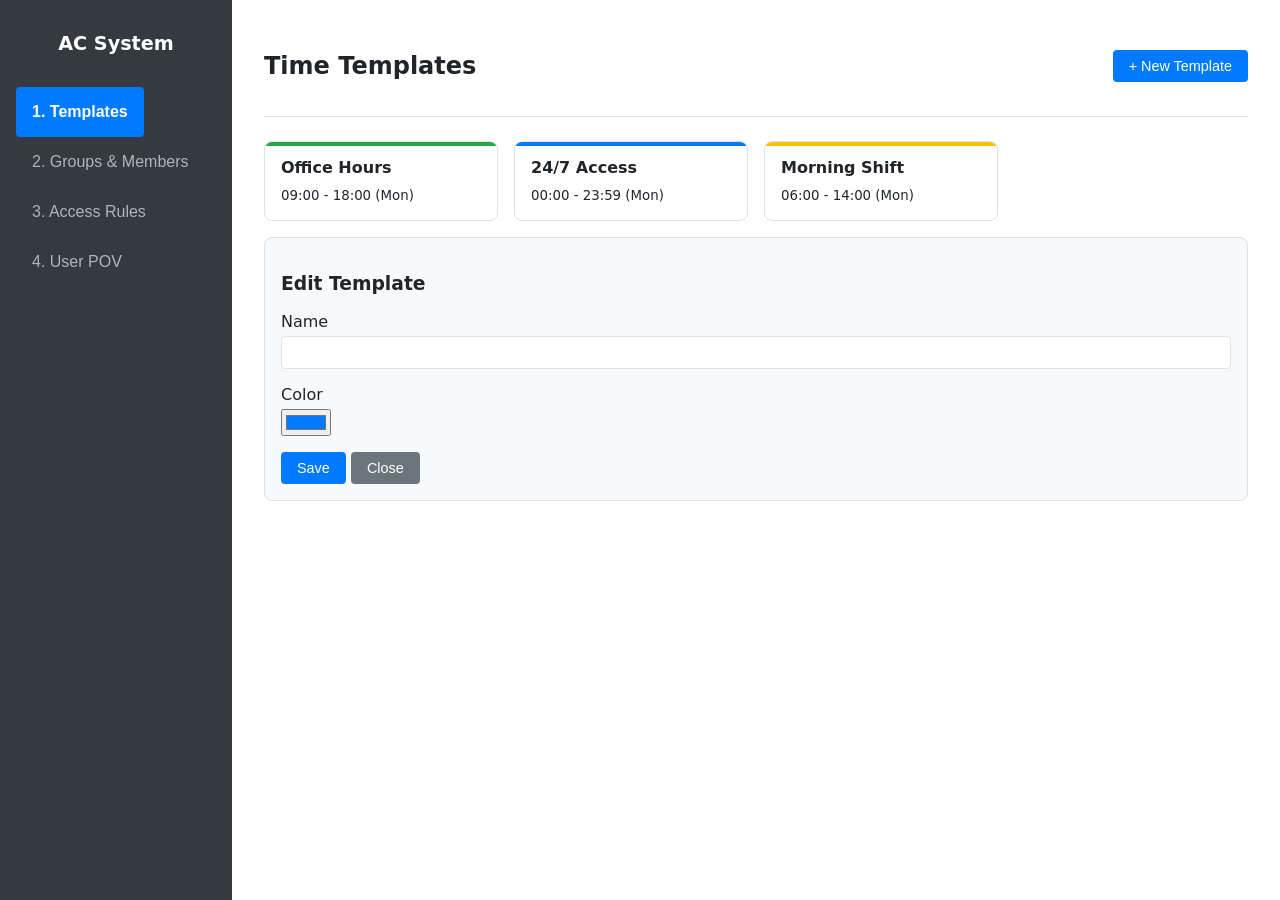
==== index-v2.html @ 384bcc6a "update: add v2" ====
<!DOCTYPE html>
<html lang="en">
<head>
  <meta charset="UTF-8">
  <meta name="viewport" content="width=device-width, initial-scale=1.0">
  <title>Access Control (Priority Model)</title>
  <link rel="stylesheet" href="style-v2.css">
</head>
<body>
  <div class="app-container">
    <!-- Navigation Sidebar -->
    <aside class="nav-sidebar">
      <h1>AC System</h1>
      <nav>
        <button class="nav-btn active" data-tab="templates">1. Templates</button>
        <button class="nav-btn" data-tab="groups">2. Groups & Members</button>
        <button class="nav-btn" data-tab="rules">3. Access Rules</button>
        <button class="nav-btn" data-tab="pov">4. User POV</button>
      </nav>
    </aside>

    <!-- Main Content -->
    <main class="content-area">
      
      <!-- VIEW 1: Templates -->
      <section id="view-templates" class="view-section active">
        <header class="section-header">
          <h2>Time Templates</h2>
          <button id="add-template-btn" class="btn primary">+ New Template</button>
        </header>
        <div class="template-list-container">
          <ul id="template-list"></ul>
        </div>
        <!-- Template Editor (Hidden by default, shown when selected) -->
        <div id="template-editor" class="panel hidden">
          <h3>Edit Template</h3>
          <div class="form-group">
            <label>Name</label>
            <input type="text" id="template-name-input">
          </div>
          <div class="form-group">
             <label>Color</label>
             <input type="color" id="template-color-input" value="#007bff">
          </div>
          <div id="template-schedule-editor">
            <!-- Time Bars go here -->
          </div>
          <div class="panel-actions">
            <button id="save-template-btn" class="btn primary">Save</button>
            <button id="close-template-btn" class="btn secondary">Close</button>
          </div>
        </div>
      </section>

      <!-- VIEW 2: Groups -->
      <section id="view-groups" class="view-section hidden">
        <header class="section-header">
          <h2>Groups & Priorities</h2>
          <button id="add-group-btn" class="btn primary">+ New Group</button>
        </header>
        <div class="two-column-layout">
          <div class="col-left">
            <ul id="group-list"></ul>
          </div>
          <div class="col-right hidden" id="group-editor">
            <div class="form-group">
              <label>Group Name</label>
              <input type="text" id="group-name-input">
            </div>
            <div class="form-group">
              <label>Priority (1-100)</label>
              <input type="number" id="group-priority-input" min="1" max="100" value="10">
              <small>Higher number wins conflicts.</small>
            </div>
            <div class="form-group">
              <label>Members</label>
              <div id="group-member-list" class="checklist"></div>
            </div>
            <div class="panel-actions">
              <button id="save-group-btn" class="btn primary">Save Group</button>
              <button id="delete-group-btn" class="btn danger">Delete</button>
            </div>
          </div>
        </div>
      </section>

      <!-- VIEW 3: Rules Matrix -->
      <section id="view-rules" class="view-section hidden">
        <header class="section-header">
          <h2>Access Rules Matrix</h2>
          <p>Assign Templates to Device-Group pairs.</p>
        </header>
        <div class="matrix-container">
          <table id="rules-matrix">
            <thead>
              <tr>
                <th>Device \ Group</th>
                <!-- Group headers injected here -->
              </tr>
            </thead>
            <tbody>
              <!-- Matrix rows injected here -->
            </tbody>
          </table>
        </div>
      </section>

      <!-- VIEW 4: POV -->
      <section id="view-pov" class="view-section hidden">
        <header class="section-header">
          <h2>User Point of View</h2>
        </header>
        <div class="pov-container">
          <div class="form-group">
            <label>Select User to Inspect</label>
            <select id="pov-user-select"></select>
          </div>
          <hr>
          <div id="pov-output">
            <!-- Results -->
          </div>
        </div>
      </section>

    </main>
  </div>

  <script type="module" src="main-v2.js"></script>
</body>
</html>
---- style-v2.css ----
:root {
  --primary: #007bff;
  --secondary: #6c757d;
  --danger: #dc3545;
  --bg-dark: #343a40;
  --bg-light: #f8f9fa;
  --border: #dee2e6;
  --text: #212529;
}

body {
  font-family: -apple-system, system-ui, sans-serif;
  margin: 0;
  height: 100vh;
  color: var(--text);
  overflow: hidden;
}

.app-container {
  display: flex;
  height: 100%;
}

/* Nav Sidebar */
.nav-sidebar {
  width: 200px;
  background-color: var(--bg-dark);
  color: white;
  display: flex;
  flex-direction: column;
  padding: 1rem;
}

.nav-sidebar h1 {
  font-size: 1.2rem;
  margin-bottom: 2rem;
  text-align: center;
  color: #fff;
}

.nav-btn {
  background: none;
  border: none;
  color: #adb5bd;
  text-align: left;
  padding: 1rem;
  cursor: pointer;
  font-size: 1rem;
  transition: all 0.2s;
  border-radius: 4px;
}

.nav-btn:hover {
  color: white;
  background-color: rgba(255,255,255,0.1);
}

.nav-btn.active {
  color: white;
  background-color: var(--primary);
  font-weight: bold;
}

/* Main Content */
.content-area {
  flex: 1;
  background-color: white;
  overflow-y: auto;
  position: relative;
}

.view-section {
  padding: 2rem;
  max-width: 1000px;
  margin: 0 auto;
}

.view-section.hidden {
  display: none;
}

.section-header {
  display: flex;
  justify-content: space-between;
  align-items: center;
  border-bottom: 1px solid var(--border);
  padding-bottom: 1rem;
  margin-bottom: 1.5rem;
}

/* Common Components */
.btn {
  padding: 0.5rem 1rem;
  border-radius: 4px;
  border: none;
  cursor: pointer;
  font-size: 0.9rem;
}

.btn.primary { background: var(--primary); color: white; }
.btn.secondary { background: var(--secondary); color: white; }
.btn.danger { background: var(--danger); color: white; }

.form-group { margin-bottom: 1rem; }
.form-group label { display: block; margin-bottom: 0.3rem; font-weight: 500; }
input[type="text"], input[type="number"], select {
  padding: 0.5rem; border: 1px solid var(--border); border-radius: 4px; width: 100%; box-sizing: border-box;
}

/* Templates View */
#template-list {
  list-style: none;
  padding: 0;
  display: flex;
  flex-wrap: wrap;
  gap: 1rem;
}

.template-card {
  border: 1px solid var(--border);
  border-radius: 8px;
  width: 200px;
  padding: 1rem;
  cursor: pointer;
  transition: transform 0.1s;
  background: white;
  position: relative;
  overflow: hidden;
}

.template-card:hover { transform: translateY(-2px); box-shadow: 0 4px 6px rgba(0,0,0,0.1); }
.template-card h4 { margin: 0 0 0.5rem 0; }
.template-card-bar { height: 4px; width: 100%; position: absolute; top: 0; left: 0; }

#template-editor {
  border: 1px solid var(--border);
  padding: 1rem;
  border-radius: 8px;
  background: var(--bg-light);
  margin-top: 1rem;
}

/* Time Bar Styles (Reused) */
.day-row { display: flex; align-items: center; gap: 10px; margin-bottom: 5px; }
.day-label { width: 40px; font-weight: 500; font-size: 0.8rem; }
.time-track { flex: 1; height: 20px; background: #e9ecef; border-radius: 10px; position: relative; }
.time-segment { position: absolute; height: 100%; border-radius: 10px; top: 0; opacity: 0.8; }
.time-handle { position: absolute; top: 0; bottom: 0; width: 10px; cursor: col-resize; background: rgba(255,255,255,0.4); z-index: 2; }
.handle-left { left: 0; border-radius: 10px 0 0 10px; }
.handle-right { right: 0; border-radius: 0 10px 10px 0; }
.time-display { width: 90px; font-family: monospace; font-size: 0.8rem; text-align: right; }

/* Groups View */
.two-column-layout { display: flex; gap: 2rem; height: calc(100vh - 200px); }
.col-left { width: 250px; border-right: 1px solid var(--border); overflow-y: auto; padding-right: 1rem; }
.col-right { flex: 1; overflow-y: auto; }

#group-list { list-style: none; padding: 0; margin: 0; }
.group-item {
  padding: 0.75rem; border-bottom: 1px solid var(--border); cursor: pointer;
  display: flex; justify-content: space-between; align-items: center;
}
.group-item:hover { background: var(--bg-light); }
.group-item.active { background: #e2e6ea; font-weight: bold; }
.group-priority-badge { 
  background: #6c757d; color: white; padding: 2px 6px; border-radius: 10px; font-size: 0.7rem; 
}

.checklist { max-height: 300px; overflow-y: auto; border: 1px solid var(--border); padding: 0.5rem; border-radius: 4px; }
.checklist label { display: block; padding: 0.3rem; cursor: pointer; }
.checklist label:hover { background: var(--bg-light); }

/* Rules Matrix */
.matrix-container { overflow-x: auto; }
table { width: 100%; border-collapse: collapse; }
th, td { border: 1px solid var(--border); padding: 0.75rem; text-align: center; }
th { background: var(--bg-light); }
td select { width: 100%; min-width: 120px; }

/* POV View */
.pov-result-card {
  border: 1px solid var(--border);
  border-radius: 8px;
  margin-bottom: 1rem;
  padding: 1rem;
}
.pov-header { display: flex; justify-content: space-between; margin-bottom: 1rem; align-items: center; }
.pov-device-name { font-size: 1.2rem; font-weight: bold; }
.pov-source { font-size: 0.9rem; color: #666; background: #e9ecef; padding: 4px 8px; border-radius: 4px; }
.pov-source strong { color: #333; }
.winning-priority { color: var(--primary); font-weight: bold; }

.priority-debug { font-size: 0.8rem; color: #999; margin-top: 0.5rem; }
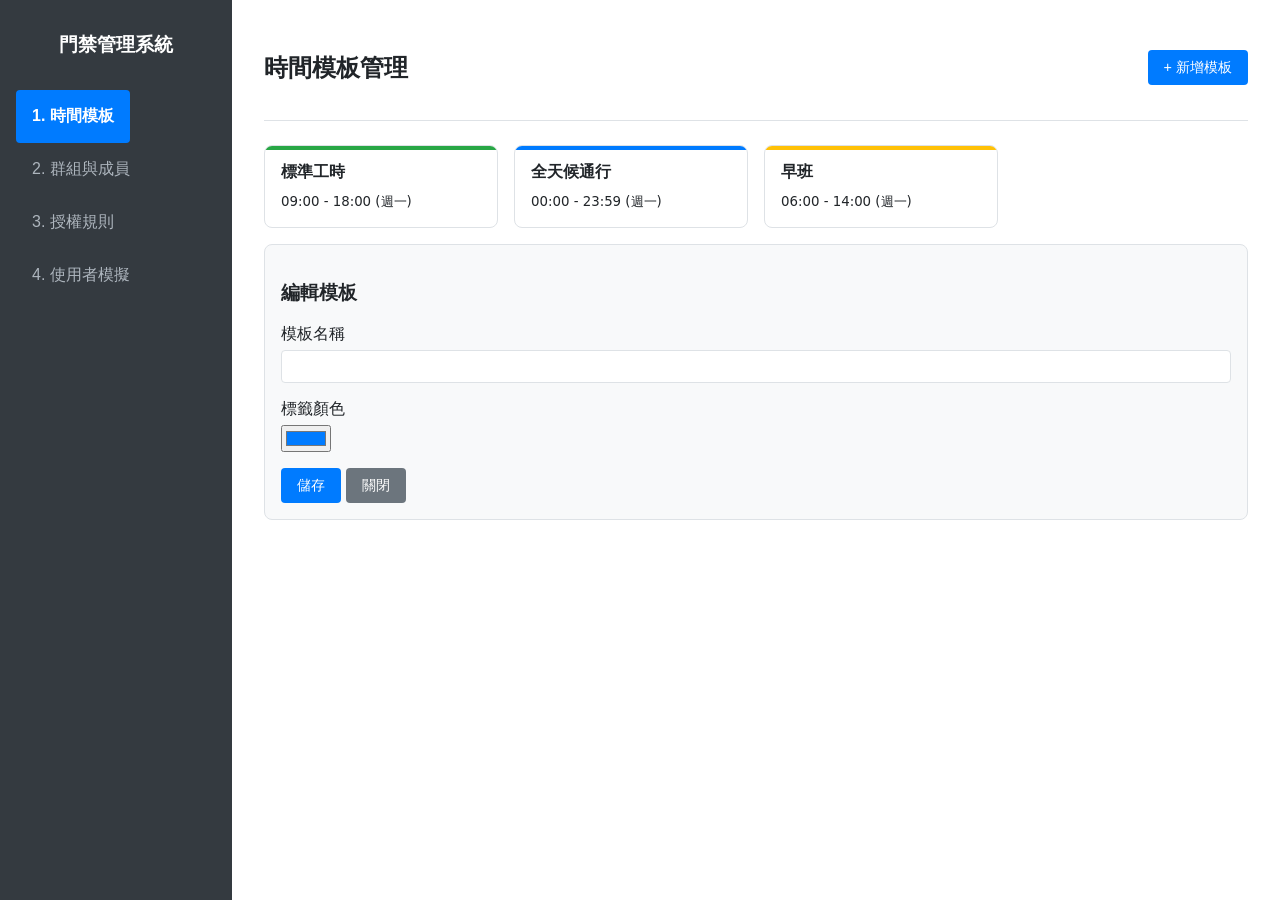
==== commit 00c27824: "update: use taiwan term" ====
--- a/index-v2.html
+++ b/index-v2.html
@@ -1,21 +1,21 @@
 <!DOCTYPE html>
-<html lang="en">
+<html lang="zh-TW">
 <head>
   <meta charset="UTF-8">
   <meta name="viewport" content="width=device-width, initial-scale=1.0">
-  <title>Access Control (Priority Model)</title>
+  <title>門禁管理 (權重模型)</title>
   <link rel="stylesheet" href="style-v2.css">
 </head>
 <body>
   <div class="app-container">
     <!-- Navigation Sidebar -->
     <aside class="nav-sidebar">
-      <h1>AC System</h1>
+      <h1>門禁管理系統</h1>
       <nav>
-        <button class="nav-btn active" data-tab="templates">1. Templates</button>
-        <button class="nav-btn" data-tab="groups">2. Groups & Members</button>
-        <button class="nav-btn" data-tab="rules">3. Access Rules</button>
-        <button class="nav-btn" data-tab="pov">4. User POV</button>
+        <button class="nav-btn active" data-tab="templates">1. 時間模板</button>
+        <button class="nav-btn" data-tab="groups">2. 群組與成員</button>
+        <button class="nav-btn" data-tab="rules">3. 授權規則</button>
+        <button class="nav-btn" data-tab="pov">4. 使用者模擬</button>
       </nav>
     </aside>
 
@@ -25,29 +25,29 @@
       <!-- VIEW 1: Templates -->
       <section id="view-templates" class="view-section active">
         <header class="section-header">
-          <h2>Time Templates</h2>
-          <button id="add-template-btn" class="btn primary">+ New Template</button>
+          <h2>時間模板管理</h2>
+          <button id="add-template-btn" class="btn primary">+ 新增模板</button>
         </header>
         <div class="template-list-container">
           <ul id="template-list"></ul>
         </div>
         <!-- Template Editor (Hidden by default, shown when selected) -->
         <div id="template-editor" class="panel hidden">
-          <h3>Edit Template</h3>
+          <h3>編輯模板</h3>
           <div class="form-group">
-            <label>Name</label>
+            <label>模板名稱</label>
             <input type="text" id="template-name-input">
           </div>
           <div class="form-group">
-             <label>Color</label>
+             <label>標籤顏色</label>
              <input type="color" id="template-color-input" value="#007bff">
           </div>
           <div id="template-schedule-editor">
             <!-- Time Bars go here -->
           </div>
           <div class="panel-actions">
-            <button id="save-template-btn" class="btn primary">Save</button>
-            <button id="close-template-btn" class="btn secondary">Close</button>
+            <button id="save-template-btn" class="btn primary">儲存</button>
+            <button id="close-template-btn" class="btn secondary">關閉</button>
           </div>
         </div>
       </section>
@@ -55,8 +55,8 @@
       <!-- VIEW 2: Groups -->
       <section id="view-groups" class="view-section hidden">
         <header class="section-header">
-          <h2>Groups & Priorities</h2>
-          <button id="add-group-btn" class="btn primary">+ New Group</button>
+          <h2>群組權重管理</h2>
+          <button id="add-group-btn" class="btn primary">+ 新增群組</button>
         </header>
         <div class="two-column-layout">
           <div class="col-left">
@@ -64,21 +64,21 @@
           </div>
           <div class="col-right hidden" id="group-editor">
             <div class="form-group">
-              <label>Group Name</label>
+              <label>群組名稱</label>
               <input type="text" id="group-name-input">
             </div>
             <div class="form-group">
-              <label>Priority (1-100)</label>
+              <label>優先權重 (1-100)</label>
               <input type="number" id="group-priority-input" min="1" max="100" value="10">
-              <small>Higher number wins conflicts.</small>
+              <small>數字越大優先權越高 (當規則衝突時以此為準)</small>
             </div>
             <div class="form-group">
-              <label>Members</label>
+              <label>群組成員</label>
               <div id="group-member-list" class="checklist"></div>
             </div>
             <div class="panel-actions">
-              <button id="save-group-btn" class="btn primary">Save Group</button>
-              <button id="delete-group-btn" class="btn danger">Delete</button>
+              <button id="save-group-btn" class="btn primary">儲存群組</button>
+              <button id="delete-group-btn" class="btn danger">刪除</button>
             </div>
           </div>
         </div>
@@ -87,14 +87,14 @@
       <!-- VIEW 3: Rules Matrix -->
       <section id="view-rules" class="view-section hidden">
         <header class="section-header">
-          <h2>Access Rules Matrix</h2>
-          <p>Assign Templates to Device-Group pairs.</p>
+          <h2>授權規則矩陣</h2>
+          <p>設定各群組在不同裝置上套用的時間模板。</p>
         </header>
         <div class="matrix-container">
           <table id="rules-matrix">
             <thead>
               <tr>
-                <th>Device \ Group</th>
+                <th>裝置 \ 群組</th>
                 <!-- Group headers injected here -->
               </tr>
             </thead>
@@ -108,11 +108,11 @@
       <!-- VIEW 4: POV -->
       <section id="view-pov" class="view-section hidden">
         <header class="section-header">
-          <h2>User Point of View</h2>
+          <h2>使用者權限模擬 (POV)</h2>
         </header>
         <div class="pov-container">
           <div class="form-group">
-            <label>Select User to Inspect</label>
+            <label>選擇要檢查的使用者</label>
             <select id="pov-user-select"></select>
           </div>
           <hr>
